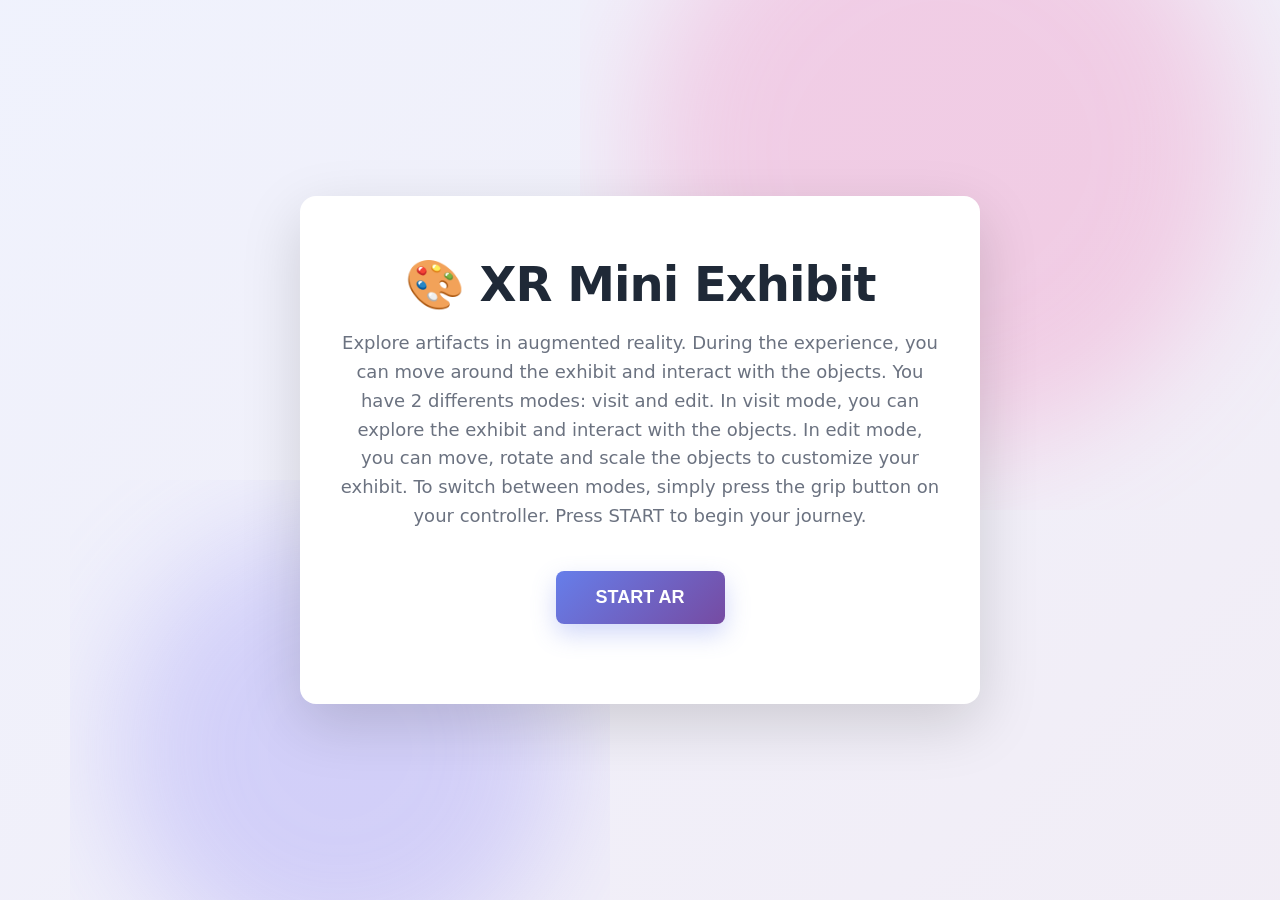
==== index.html @ d4cc305b "info bubble, info about art" ====
<!doctype html>
<html lang="uk">
  <head>
    <meta charset="utf-8" />
    <meta
      name="viewport"
      content="width=device-width, initial-scale=1, user-scalable=no"
    />
    <title>AR Mini Exhibit (A-Frame)</title>

    <link rel="stylesheet" href="./css/common.css" />

    <!-- A-Frame -->
    <script src="https://aframe.io/releases/1.5.0/aframe.min.js"></script>

    <!-- Our components -->
    <script src="./js/aframe-components/hit-test.js"></script>
    <script src="./js/aframe-components/controller-ui.js"></script>
    <script src="./js/aframe-components/app.js" defer></script>
  </head>

  <body>
    <div
      id="arOverlay"
    >
      <!-- <div
        id="debugPanel"
        style="
          position: absolute;
          top: 10px;
          left: 10px;
          z-index: 1001;
          display: none;
          max-width: 90vw;
          max-height: 40vh;
          overflow-y: auto;
          padding: 10px;
          background: rgba(0, 0, 0, 0.85);
          color: #0f0;
          font-family: monospace;
          font-size: 12px;
          border-radius: 8px;
          pointer-events: none;
          line-height: 1.4;
        "
      >
        <div id="debugLog"></div>
      </div> -->

    <div id="startScreen">
      <div id="startCard">
        <h1>🎨 XR Mini Exhibit</h1>
        <p>
          Explore artifacts in augmented reality. During the experience, you can move around the exhibit and interact with the objects. You have 2 differents modes: visit and edit. In visit mode, you can explore the exhibit and interact with the objects. In edit mode, you can move, rotate and scale the objects to customize your exhibit. To switch between modes, simply press the grip button on your controller. Press START to begin your journey.
          
        </p>
        <button id="startBtn">START AR</button>
        <div id="startError" class="hidden"></div>
      </div>
    </div>

    <a-scene
      vr-mode-ui="enabled: false"
      renderer="colorManagement: true; alpha: true; antialias: true"
      webxr="requiredFeatures: hit-test, local-floor; optionalFeatures: anchors, dom-overlay; overlayElement: #arOverlay"
      ar-hit-test="maxPlaces: 4"
    >
  
      <a-assets>
        <a-asset-item
          id="modelExhibit"
          src="./media/gltf/sculpture/imposter.glb"
        ></a-asset-item>
        <a-asset-item
          id="artStatue"
          src="./media/gltf/sculpture/art_statue.glb"
        ></a-asset-item>
        <a-asset-item
          id="chickenLessons"
          src="./media/gltf/sculpture/chicken_lessons.glb"
        ></a-asset-item>
        <a-asset-item
          id="imposter"
          src="./media/gltf/sculpture/imposter.glb"
        ></a-asset-item>
        <a-asset-item
          id="table"
          src="./media/gltf/elements/Table.glb"
        ></a-asset-item>
           <a-asset-item
          id="plant"
          src="./media/gltf/sculpture/plant.glb"
        ></a-asset-item>
            <a-asset-item
          id="lava-three"
          src="./media/gltf/sculpture/lava-three.glb"
        ></a-asset-item>
        <a-asset-item
          id="modelReticle"
          src="./media/gltf/reticle/reticle.gltf"
        ></a-asset-item>
      </a-assets>

      <a-entity camera position="0 1.6 0"></a-entity>

      <a-entity
        id="reticle"
        visible="false"
        gltf-model="#modelReticle"
        ar-reticle
      ></a-entity>

      <a-entity id="exhibitRoot" visible="false"></a-entity>
      
      <!-- Right controller -->
      <a-entity
        id="rightHand"
        oculus-touch-controls="hand: right"
        laser-controls="hand: right"
        raycaster="objects: .ui-btn, .clickable"
        cursor="rayOrigin: entity; fuse: false"
        controller-ui
      ></a-entity>

      <!-- Left controller -->
      <a-entity
        id="leftHand"
        oculus-touch-controls="hand: left"
        laser-controls="hand: left"
        raycaster="objects: .ui-btn, .clickable"
        cursor="rayOrigin: entity; fuse: false"
        controller-ui
      ></a-entity>
      
    </a-scene>
  </body>
</html>
---- css/common.css ----
html,
body {
  margin: 0;
  padding: 0;
  height: 100%;
  width: 100%;
  overflow: hidden;
  font-family:
    system-ui,
    -apple-system,
    Segoe UI,
    Roboto,
    Arial,
    sans-serif;
}

canvas {
  position: absolute;
  z-index: 0;
  width: 100%;
  height: 100%;
  left: 0;
  top: 0;
  right: 0;
  bottom: 0;
  margin: 0;
  touch-action: none;
}

.hidden {
  display: none !important;
}

#startScreen {
  position: fixed;
  top: 0;
  left: 0;
  width: 100%;
  height: 100%;
  z-index: 15000;
  pointer-events: auto;
  background: white;
  display: flex;
  align-items: center;
  justify-content: center;
  overflow: hidden;
}

#startScreen::before {
  content: "";
  position: absolute;
  inset: 0;
  z-index: -1;
  background: linear-gradient(135deg, #667eea 0%, #764ba2 100%);
  opacity: 0.1;
}

#startScreen::after {
  content: "";
  position: absolute;
  inset: 0;
  z-index: -2;
  background: url('data:image/svg+xml,<svg viewBox="0 0 1200 600" xmlns="http://www.w3.org/2000/svg"><defs><filter id="blur"><feGaussianBlur in="SourceGraphic" stdDeviation="40" /></filter></defs><circle cx="800" cy="100" r="200" fill="%23ff80b5" opacity="0.3" filter="url(%23blur)" /><circle cx="400" cy="500" r="150" fill="%239089fc" opacity="0.3" filter="url(%23blur)" /></svg>');
  background-position: center;
  background-size: cover;
}

#startCard {
  position: relative;
  z-index: 1;
  max-width: 600px;
  width: 90%;
  background: white;
  border-radius: 16px;
  padding: 60px 40px;
  box-shadow: 0 20px 60px rgba(0, 0, 0, 0.15);
  text-align: center;
}

#startCard h1 {
  font-size: 48px;
  font-weight: 700;
  color: #1f2937;
  margin: 0 0 16px 0;
  letter-spacing: -0.02em;
}

#startCard p {
  font-size: 18px;
  color: #6b7280;
  margin: 0 0 40px 0;
  line-height: 1.6;
}

#startBtn {
  background: linear-gradient(135deg, #667eea 0%, #764ba2 100%);
  color: white;
  border: none;
  padding: 16px 40px;
  font-size: 18px;
  font-weight: 600;
  border-radius: 8px;
  cursor: pointer;
  transition: all 0.3s ease;
  box-shadow: 0 10px 25px rgba(102, 126, 234, 0.3);
  margin-bottom: 20px;
}

#startBtn:hover {
  transform: translateY(-2px);
  box-shadow: 0 15px 35px rgba(102, 126, 234, 0.4);
}

#startBtn:active {
  transform: translateY(0);
}

#startBtn:disabled {
  opacity: 0.7;
  cursor: not-allowed;
}

#startError {
  margin-top: 20px;
  padding: 12px 16px;
  background: #fee;
  color: #c33;
  border-radius: 6px;
  font-size: 14px;
  display: none;
  border-left: 4px solid #c33;
}

#startError:not(.hidden) {
  display: block;
}

#startError.hidden {
  display: none !important;
}

#arOverlay {
  position: fixed;
  top: 0;
  left: 0;
  width: 100%;
  height: 100%;
  z-index: 10000;
}
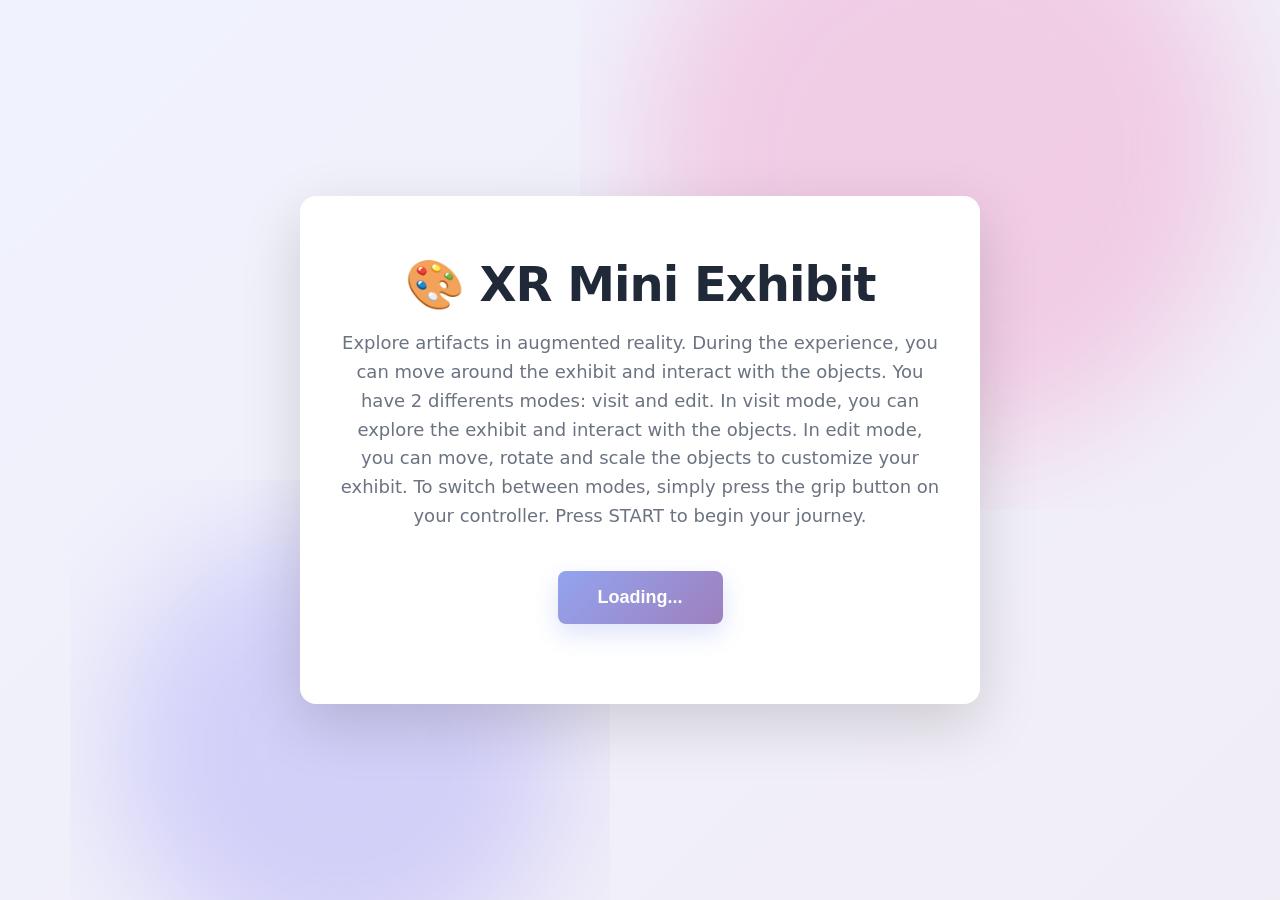
==== commit d3b46f76: "Add support for vertical object placement and ambient + interaction sounds" ====
--- a/index.html
+++ b/index.html
@@ -59,11 +59,15 @@
       </div>
     </div>
 
+    <!-- Audio elements must be outside a-scene so the browser controls them directly -->
+    <audio id="ambientSound" src="./media/audio/lofi-bg.wav" preload="auto" loop style="display:none"></audio>
+    <audio id="infoSound" src="./media/audio/blip-sound.wav" preload="auto" style="display:none"></audio>
+
     <a-scene
       vr-mode-ui="enabled: false"
       renderer="colorManagement: true; alpha: true; antialias: true"
       webxr="requiredFeatures: hit-test, local-floor; optionalFeatures: anchors, dom-overlay; overlayElement: #arOverlay"
-      ar-hit-test="maxPlaces: 4"
+      ar-hit-test
     >
   
       <a-assets>
@@ -72,8 +76,20 @@
           src="./media/gltf/sculpture/imposter.glb"
         ></a-asset-item>
         <a-asset-item
-          id="artStatue"
-          src="./media/gltf/sculpture/art_statue.glb"
+          id="monaLisa"
+          src="./media/gltf/painting/mona-lisa.glb"
+        ></a-asset-item>
+        <a-asset-item
+          id="cowPainting"
+          src="./media/gltf/painting/cow.glb"
+        ></a-asset-item>
+              <a-asset-item
+          id="ImpressionistPainting1"
+          src="./media/gltf/painting/impressionisme_table1.glb"
+        ></a-asset-item>
+            <a-asset-item
+          id="ImpressionistPainting2"
+          src="./media/gltf/painting/impressionisme_table2.glb"
         ></a-asset-item>
         <a-asset-item
           id="chickenLessons"
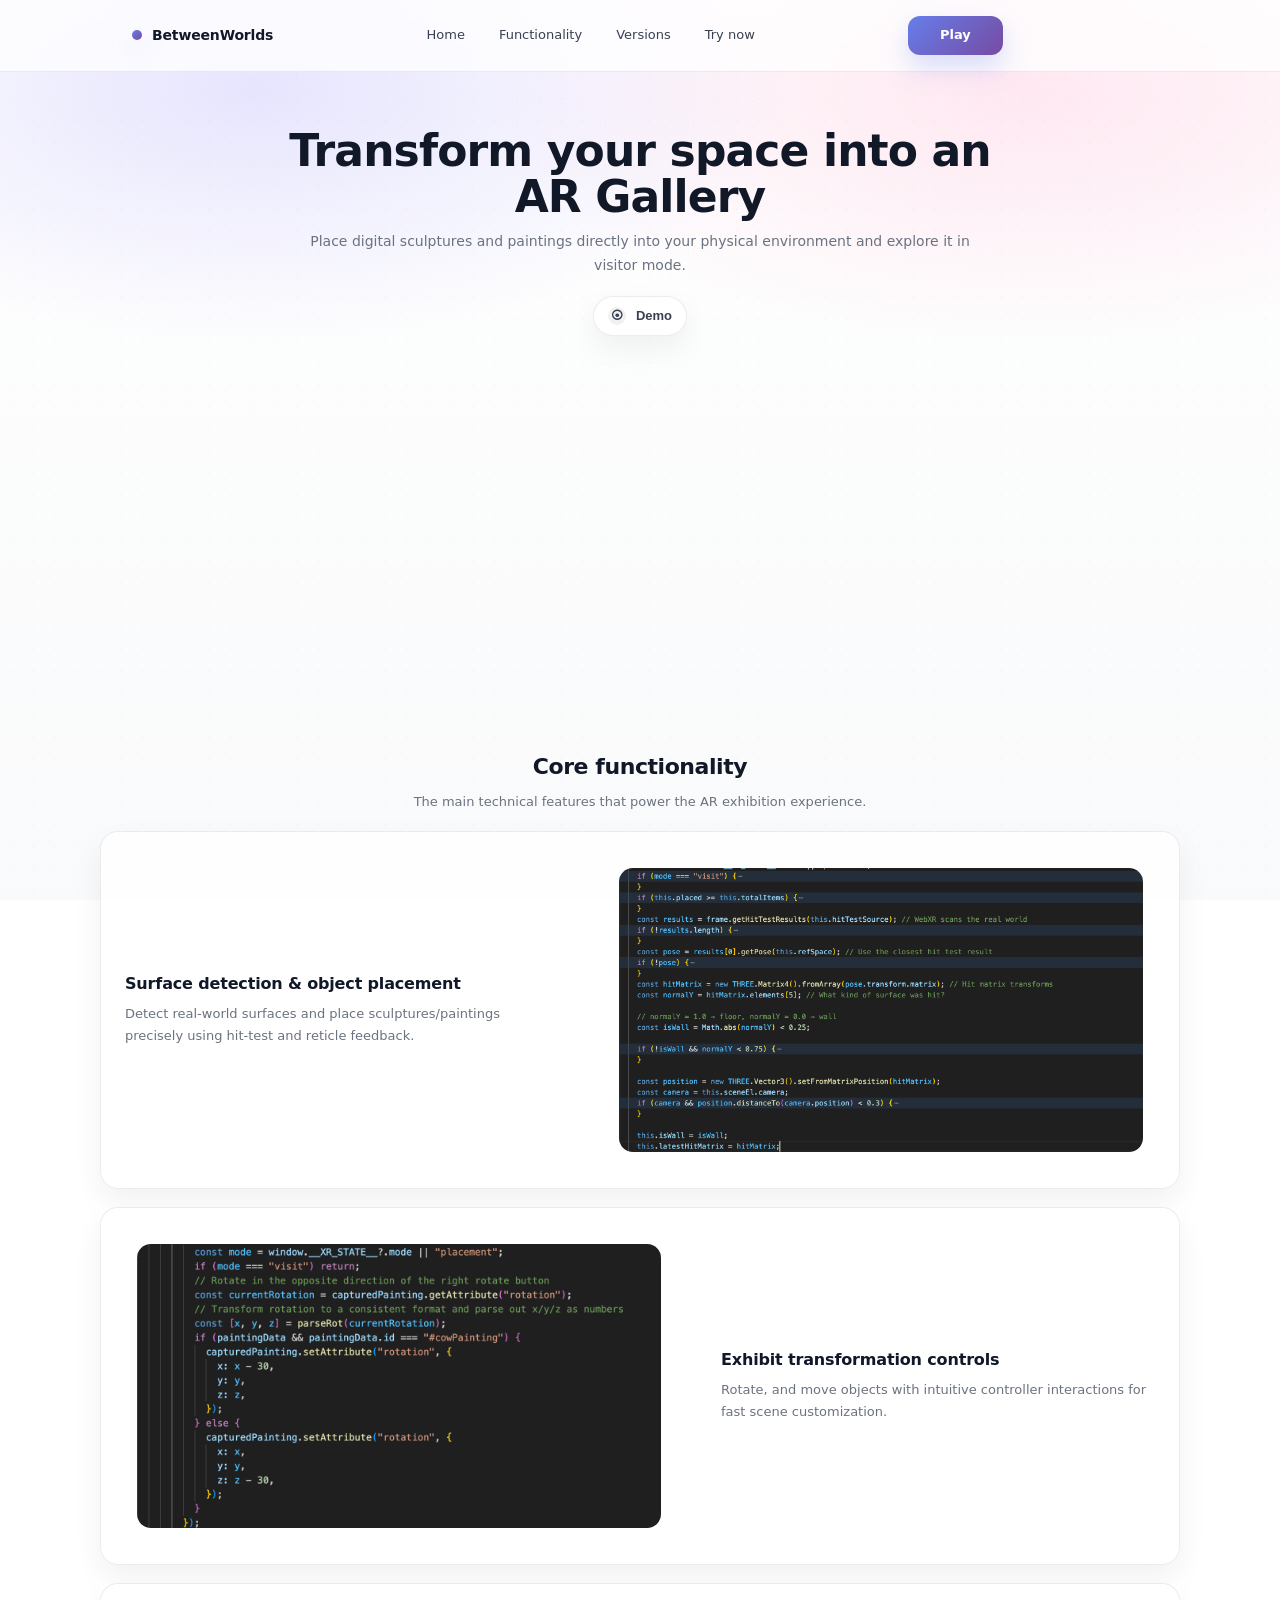
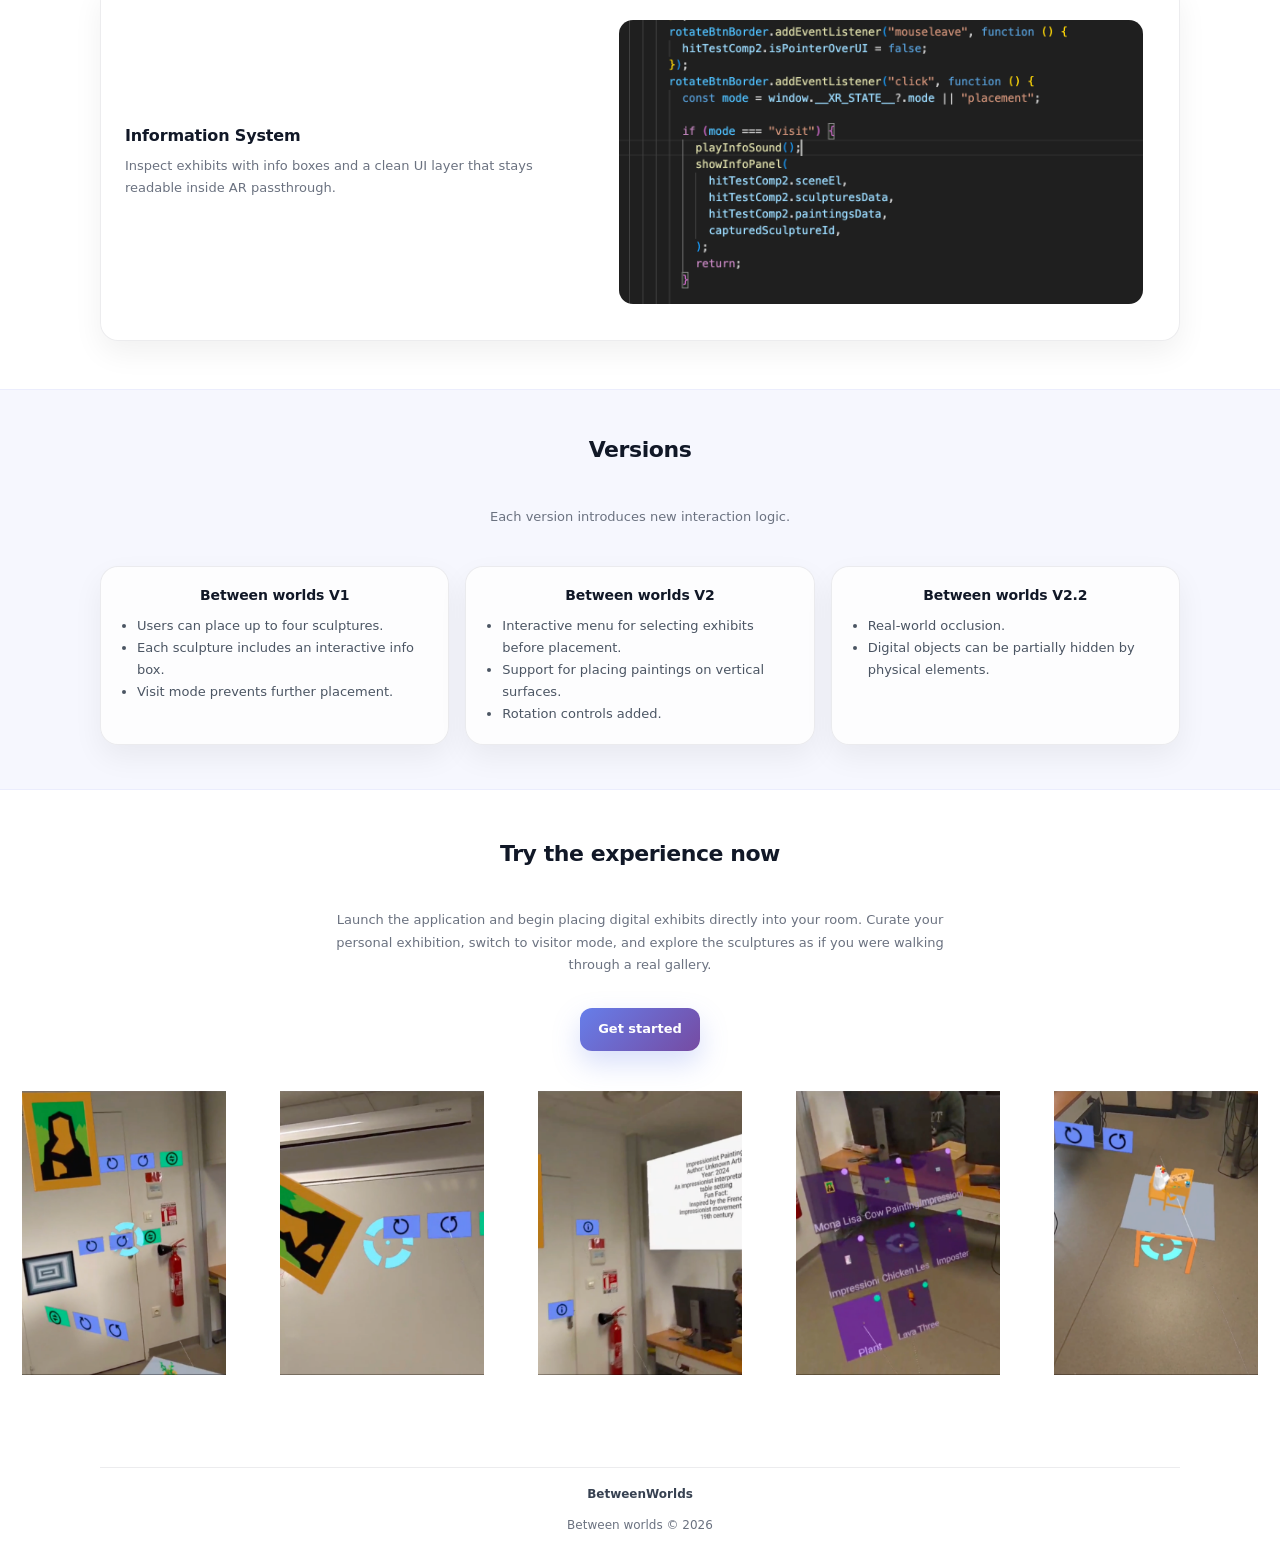
==== commit af66a23b: "Presentation landing" ====
--- a/index.html
+++ b/index.html
@@ -1,153 +1,271 @@
+<!-- index.html -->
 <!doctype html>
-<html lang="uk">
+<html lang="en">
   <head>
-    <meta charset="utf-8" />
-    <meta
-      name="viewport"
-      content="width=device-width, initial-scale=1, user-scalable=no"
-    />
-    <title>AR Mini Exhibit (A-Frame)</title>
-
-    <link rel="stylesheet" href="./css/common.css" />
-
-    <!-- A-Frame -->
-    <script src="https://aframe.io/releases/1.5.0/aframe.min.js"></script>
-
-    <!-- Our components -->
-    <script src="./js/aframe-components/hit-test.js"></script>
-    <script src="./js/aframe-components/controller-ui.js"></script>
-    <script src="./js/aframe-components/app.js" defer></script>
+    <meta charset="UTF-8" />
+    <meta name="viewport" content="width=device-width, initial-scale=1.0" />
+    <title>BetweenWorlds — AR Gallery</title>
+    <link rel="stylesheet" href="css/styles.css" />
   </head>
 
   <body>
-    <div
-      id="arOverlay"
-    >
-      <!-- <div
-        id="debugPanel"
-        style="
-          position: absolute;
-          top: 10px;
-          left: 10px;
-          z-index: 1001;
-          display: none;
-          max-width: 90vw;
-          max-height: 40vh;
-          overflow-y: auto;
-          padding: 10px;
-          background: rgba(0, 0, 0, 0.85);
-          color: #0f0;
-          font-family: monospace;
-          font-size: 12px;
-          border-radius: 8px;
-          pointer-events: none;
-          line-height: 1.4;
-        "
-      >
-        <div id="debugLog"></div>
-      </div> -->
-
-    <div id="startScreen">
-      <div id="startCard">
-        <h1>🎨 XR Mini Exhibit</h1>
-        <p>
-          Explore artifacts in augmented reality. During the experience, you can move around the exhibit and interact with the objects. You have 2 differents modes: visit and edit. In visit mode, you can explore the exhibit and interact with the objects. In edit mode, you can move, rotate and scale the objects to customize your exhibit. To switch between modes, simply press the grip button on your controller. Press START to begin your journey.
-          
-        </p>
-        <button id="startBtn">START AR</button>
-        <div id="startError" class="hidden"></div>
-      </div>
+    <div class="page">
+      <header class="header">
+        <div class="container header__inner">
+          <a class="brand" href="#">
+            <span class="brand__dot"></span>
+            <span class="brand__text">BetweenWorlds</span>
+          </a>
+
+          <nav class="nav">
+            <a class="nav__link" href="#home">Home</a>
+            <a class="nav__link" href="#functionality">Functionality</a>
+            <a class="nav__link" href="#versions">Versions</a>
+            <a class="nav__link" href="#try">Try now</a>
+          </nav>
+
+          <a class="btn btn--small" href="#try">Play</a>
+
+          <a href="./index-game.html"
+            ><button
+              class="nav__burger"
+              aria-label="Open menu"
+              aria-expanded="false"
+            ></button
+          ></a>
+        </div>
+      </header>
+
+      <main>
+        <!-- Hero -->
+        <section id="home" class="hero">
+          <div class="container hero__inner">
+            <h1>Transform your space into an AR Gallery</h1>
+            <p class="hero__lead">
+              Place digital sculptures and paintings directly into your physical
+              environment and explore it in visitor mode.
+            </p>
+
+            <div class="hero__actions">
+              <a href="./index-game.html">
+                <button class="pill" type="button">
+                  <span class="pill__icon" aria-hidden="true">⦿</span>
+                  Demo
+                </button>
+              </a>
+            </div>
+
+            <iframe
+              width="560"
+              height="315"
+              src="https://www.youtube.com/embed/OUCICOAnEuU?si=o_Uk2oyrCiN8PWRt"
+              title="YouTube video player"
+              frameborder="0"
+              allow="
+                accelerometer;
+                autoplay;
+                clipboard-write;
+                encrypted-media;
+                gyroscope;
+                picture-in-picture;
+                web-share;
+              "
+              referrerpolicy="strict-origin-when-cross-origin"
+              allowfullscreen
+            ></iframe>
+          </div>
+        </section>
+
+        <!-- Core functionality -->
+        <section id="functionality" class="section">
+          <div class="container">
+            <div class="section__head">
+              <h2>Core functionality</h2>
+              <p class="muted">
+                The main technical features that power the AR exhibition
+                experience.
+              </p>
+            </div>
+
+            <div class="features">
+              <!-- Row 1 -->
+              <article class="feature feature--row">
+                <div class="feature__text">
+                  <h3>Surface detection &amp; object placement</h3>
+                  <p class="muted">
+                    Detect real-world surfaces and place sculptures/paintings
+                    precisely using hit-test and reticle feedback.
+                  </p>
+                </div>
+                <div class="feature__media">
+                  <img
+                    src="./media/images/placement-code.png"
+                    alt="AR placement"
+                    class="feature__media"
+                  />
+                </div>
+              </article>
+
+              <!-- Row 2 (reversed) -->
+              <article class="feature feature--row feature--reverse">
+                <div class="feature__media">
+                  <img
+                    src="./media/images/rotation-code.png"
+                    alt="AR control"
+                    class="feature__media"
+                  />
+                </div>
+                <div class="feature__text">
+                  <h3>Exhibit transformation controls</h3>
+                  <p class="muted">
+                    Rotate, and move objects with intuitive controller
+                    interactions for fast scene customization.
+                  </p>
+                </div>
+              </article>
+
+              <!-- <article class="feature feature--row">
+                <div class="feature__text">
+                  <h3>Selection Menu</h3>
+                  <p class="muted">
+                    Open a selection menu to choose which exhibit to
+                    place. 
+                  </p>
+                </div>
+                <div class="feature__media">
+                  <img
+                    src="./media/images/menu.png"
+                    alt="AR menu"
+                    class="feature__media"
+                  />
+                </div>
+              </article> -->
+
+              <article class="feature feature--row">
+                <div class="feature__text">
+                  <h3>Information System</h3>
+                  <p class="muted">
+                    Inspect exhibits with info boxes and a clean UI layer that
+                    stays readable inside AR passthrough.
+                  </p>
+                </div>
+                <div class="feature__media">
+                  <img
+                    src="./media/images/info-code.png"
+                    alt="AR info system"
+                    class="feature__media"
+                  />
+                </div>
+              </article>
+            </div>
+          </div>
+        </section>
+
+        <!-- Versions -->
+        <section id="versions" class="section section--soft">
+          <div class="container">
+            <div class="section__head section__head--center">
+              <h2>Versions</h2>
+              <p class="muted">
+                Each version introduces new interaction logic.
+              </p>
+            </div>
+
+            <div class="versions">
+              <article class="versions__card">
+                <h4>Between worlds V1</h4>
+                <ul>
+                  <li>Users can place up to four sculptures.</li>
+                  <li>Each sculpture includes an interactive info box.</li>
+                  <li>Visit mode prevents further placement.</li>
+                </ul>
+              </article>
+
+              <article class="versions__card">
+                <h4>Between worlds V2</h4>
+                <ul>
+                  <li>
+                    Interactive menu for selecting exhibits before placement.
+                  </li>
+                  <li>Support for placing paintings on vertical surfaces.</li>
+                  <li>Rotation controls added.</li>
+                </ul>
+              </article>
+
+              <article class="versions__card">
+                <h4>Between worlds V2.2</h4>
+                <ul>
+                  <li>Real-world occlusion.</li>
+                  <li>
+                    Digital objects can be partially hidden by physical
+                    elements.
+                  </li>
+                </ul>
+              </article>
+            </div>
+          </div>
+        </section>
+
+        <!-- Try -->
+        <section id="try" class="section">
+          <div class="container try">
+            <div class="section__head section__head--center">
+              <h2>Try the experience now</h2>
+              <p class="muted">
+                Launch the application and begin placing digital exhibits
+                directly into your room. Curate your personal exhibition, switch
+                to visitor mode, and explore the sculptures as if you were
+                walking through a real gallery.
+              </p>
+              <a class="btn" href="./index-game.html">Get started</a>
+            </div>
+            <div class="try__gallery">
+              <img
+                src="./media/images/product.png"
+                alt="Try the experience"
+                class="feature__media img"
+              />
+              <img
+                src="./media/images/control.png"
+                alt="Control the exhibits"
+                class="feature__media img"
+              />
+              <img
+                src="./media/images/info.png"
+                alt="View exhibit information"
+                class="feature__media img"
+              />
+              <img
+                src="./media/images/menu.png"
+                alt="Navigate the interface"
+                class="feature__media img"
+              />
+              <img
+                src="./media/images/placement.png"
+                alt="Place exhibits in your environment"
+                class="feature__media img"
+              />
+            </div>
+          </div>
+        </section>
+      </main>
+
+      <footer class="footer">
+        <div class="container footer__inner">
+          <div class="footer__brand">BetweenWorlds</div>
+          <div class="footer__copy">Between worlds © 2026</div>
+        </div>
+      </footer>
     </div>
 
-    <!-- Audio elements must be outside a-scene so the browser controls them directly -->
-    <audio id="ambientSound" src="./media/audio/lofi-bg.wav" preload="auto" loop style="display:none"></audio>
-    <audio id="infoSound" src="./media/audio/blip-sound.wav" preload="auto" style="display:none"></audio>
-
-    <a-scene
-      vr-mode-ui="enabled: false"
-      renderer="colorManagement: true; alpha: true; antialias: true"
-      webxr="requiredFeatures: hit-test, local-floor; optionalFeatures: anchors, dom-overlay; overlayElement: #arOverlay"
-      ar-hit-test
-    >
-  
-      <a-assets>
-        <a-asset-item
-          id="modelExhibit"
-          src="./media/gltf/sculpture/imposter.glb"
-        ></a-asset-item>
-        <a-asset-item
-          id="monaLisa"
-          src="./media/gltf/painting/mona-lisa.glb"
-        ></a-asset-item>
-        <a-asset-item
-          id="cowPainting"
-          src="./media/gltf/painting/cow.glb"
-        ></a-asset-item>
-              <a-asset-item
-          id="ImpressionistPainting1"
-          src="./media/gltf/painting/impressionisme_table1.glb"
-        ></a-asset-item>
-            <a-asset-item
-          id="ImpressionistPainting2"
-          src="./media/gltf/painting/impressionisme_table2.glb"
-        ></a-asset-item>
-        <a-asset-item
-          id="chickenLessons"
-          src="./media/gltf/sculpture/chicken_lessons.glb"
-        ></a-asset-item>
-        <a-asset-item
-          id="imposter"
-          src="./media/gltf/sculpture/imposter.glb"
-        ></a-asset-item>
-        <a-asset-item
-          id="table"
-          src="./media/gltf/elements/Table.glb"
-        ></a-asset-item>
-           <a-asset-item
-          id="plant"
-          src="./media/gltf/sculpture/plant.glb"
-        ></a-asset-item>
-            <a-asset-item
-          id="lava-three"
-          src="./media/gltf/sculpture/lava-three.glb"
-        ></a-asset-item>
-        <a-asset-item
-          id="modelReticle"
-          src="./media/gltf/reticle/reticle.gltf"
-        ></a-asset-item>
-      </a-assets>
-
-      <a-entity camera position="0 1.6 0"></a-entity>
-
-      <a-entity
-        id="reticle"
-        visible="false"
-        gltf-model="#modelReticle"
-        ar-reticle
-      ></a-entity>
-
-      <a-entity id="exhibitRoot" visible="false"></a-entity>
-      
-      <!-- Right controller -->
-      <a-entity
-        id="rightHand"
-        oculus-touch-controls="hand: right"
-        laser-controls="hand: right"
-        raycaster="objects: .ui-btn, .clickable"
-        cursor="rayOrigin: entity; fuse: false"
-        controller-ui
-      ></a-entity>
-
-      <!-- Left controller -->
-      <a-entity
-        id="leftHand"
-        oculus-touch-controls="hand: left"
-        laser-controls="hand: left"
-        raycaster="objects: .ui-btn, .clickable"
-        cursor="rayOrigin: entity; fuse: false"
-        controller-ui
-      ></a-entity>
-      
-    </a-scene>
+    <script>
+      // Small mobile nav toggle (no frameworks)
+      const burger = document.querySelector(".nav__burger");
+      const nav = document.querySelector(".nav");
+      burger.addEventListener("click", () => {
+        const open = nav.classList.toggle("nav--open");
+        burger.setAttribute("aria-expanded", open ? "true" : "false");
+      });
+    </script>
   </body>
 </html>
--- a/css/styles.css
+++ b/css/styles.css
@@ -0,0 +1,500 @@
+/* styles.css */
+:root {
+  --bg: #ffffff;
+  --text: #111827;
+  --muted: #6b7280;
+  --card: rgba(255, 255, 255, 0.9);
+  --border: rgba(17, 24, 39, 0.08);
+  --shadow: 0 1.25rem 3.75rem rgba(0, 0, 0, 0.08);
+  --shadow-soft: 0 0.75rem 1.875rem rgba(0, 0, 0, 0.06);
+  --radius: 1.125rem;
+  --radius-sm: 0.75rem;
+  --grad: linear-gradient(135deg, #667eea 0%, #764ba2 100%);
+}
+
+* {
+  box-sizing: border-box;
+}
+
+html,
+body {
+  height: 100%;
+}
+
+body {
+  margin: 0;
+  color: var(--text);
+  background: var(--bg);
+  font-family:
+    system-ui,
+    -apple-system,
+    Segoe UI,
+    Roboto,
+    Arial,
+    sans-serif;
+  line-height: 1.45;
+}
+
+a {
+  color: inherit;
+  text-decoration: none;
+}
+
+.container {
+  display: flex;
+  flex-direction: column;
+  align-items: center;
+  width: min(67.5rem, calc(100% - 3rem));
+  margin: 0 auto;
+}
+.container.try {
+  display: flex;
+  flex-direction: column;
+  width: 100%;
+  margin: 0 auto;
+}
+
+/* Background (soft gradient like your screenshot) */
+.page {
+  min-height: 100%;
+  position: relative;
+  overflow: visible;
+}
+
+.page::before {
+  content: "";
+  position: fixed;
+  inset: 0;
+  background:
+    radial-gradient(
+      56.25rem 26.25rem at 20% 10%,
+      rgba(144, 137, 252, 0.22),
+      transparent 60%
+    ),
+    radial-gradient(
+      56.25rem 26.25rem at 80% 10%,
+      rgba(255, 128, 181, 0.18),
+      transparent 60%
+    ),
+    linear-gradient(180deg, rgba(255, 255, 255, 1), rgba(249, 250, 251, 1));
+  z-index: -2;
+}
+
+.page::after {
+  content: "";
+  position: fixed;
+  inset: 0;
+  background-image: radial-gradient(
+    rgba(17, 24, 39, 0.04) 0.0625rem,
+    transparent 0.0625rem
+  );
+  background-size: 1.375rem 1.375rem;
+  z-index: -1;
+  opacity: 0.35;
+}
+
+/* Header */
+.header {
+  position: sticky;
+  top: 0;
+  z-index: 999;
+  backdrop-filter: blur(0.625rem);
+  background: rgba(255, 255, 255, 0.75);
+  border-bottom: 0.0625rem solid var(--border);
+}
+
+.header__inner {
+  display: flex;
+  flex-direction: row;
+
+  align-items: center;
+  justify-content: space-between;
+  gap: 1.125rem;
+  padding: 1rem 2rem;
+}
+
+.brand {
+  display: inline-flex;
+  align-items: center;
+  gap: 0.625rem;
+  font-weight: 700;
+  letter-spacing: -0.01em;
+}
+
+.brand__dot {
+  width: 0.625rem;
+  height: 0.625rem;
+  border-radius: 62.4375rem;
+  background: var(--grad);
+  display: inline-block;
+  box-shadow: 0 0.625rem 1.5625rem rgba(102, 126, 234, 0.25);
+}
+
+.brand__text {
+  font-size: 0.875rem;
+}
+
+.nav {
+  display: flex;
+  gap: 1.125rem;
+  align-items: center;
+  color: #374151;
+  font-weight: 500;
+  font-size: 0.8125rem;
+}
+
+.nav__link {
+  padding: 0.5rem 0.5rem;
+  border-radius: 0.625rem;
+}
+
+.nav__link:hover {
+  background: rgba(17, 24, 39, 0.05);
+}
+
+.nav__burger {
+  display: none;
+  border: 0.0625rem solid var(--border);
+  background: rgba(255, 255, 255, 0.7);
+  padding: 0.625rem 0.625rem;
+  border-radius: 0.75rem;
+  cursor: pointer;
+}
+
+.nav__burger span {
+  display: block;
+  width: 1.125rem;
+  height: 0.125rem;
+  background: #374151;
+  margin: 0.1875rem 0;
+  border-radius: 0.125rem;
+}
+
+/* Buttons */
+.btn {
+  display: inline-flex;
+  align-items: center;
+  justify-content: center;
+  padding: 0.75rem 1.125rem;
+  border-radius: 0.75rem;
+  border: 0;
+  background: var(--grad);
+  color: white;
+  font-weight: 700;
+  font-size: 0.8125rem;
+  box-shadow: 0 0.75rem 1.75rem rgba(102, 126, 234, 0.26);
+  transition:
+    transform 0.2s ease,
+    box-shadow 0.2s ease,
+    opacity 0.2s ease;
+}
+
+.btn:hover {
+  transform: translateY(-0.0625rem);
+  box-shadow: 0 1rem 2.125rem rgba(102, 126, 234, 0.32);
+}
+
+.btn:active {
+  transform: translateY(0);
+}
+
+.btn--small {
+  padding: 0.625rem 2rem;
+  border-radius: 0.75rem;
+}
+
+/* Hero */
+.hero {
+  padding: 3.5rem 0 2.125rem;
+}
+
+.hero__inner {
+  text-align: center;
+}
+
+.hero h1 {
+  margin: 0 auto 0.625rem;
+  max-width: 47.5rem;
+  font-size: clamp(1.75rem, 4.2vw, 2.75rem);
+  letter-spacing: -0.02em;
+  line-height: 1.05;
+}
+
+.hero__lead {
+  margin: 0 auto 1.125rem;
+  max-width: 42.5rem;
+  color: var(--muted);
+  font-size: 0.875rem;
+  line-height: 1.7;
+}
+
+.hero__actions {
+  display: flex;
+  justify-content: center;
+  margin-bottom: 1.125rem;
+}
+
+.pill {
+  display: inline-flex;
+  align-items: center;
+  gap: 0.625rem;
+  padding: 0.625rem 0.875rem;
+  border-radius: 62.4375rem;
+  border: 0.0625rem solid var(--border);
+  background: rgba(255, 255, 255, 0.8);
+  color: #374151;
+  cursor: pointer;
+  font-weight: 600;
+  font-size: 0.8125rem;
+  box-shadow: var(--shadow-soft);
+}
+
+.pill__icon {
+  width: 1.125rem;
+  height: 1.125rem;
+  border-radius: 62.4375rem;
+  display: inline-flex;
+  align-items: center;
+  justify-content: center;
+  background: rgba(17, 24, 39, 0.06);
+  font-size: 0.75rem;
+}
+
+/* Mock placeholder blocks */
+.mock {
+  margin: 1rem auto 0;
+  width: min(51.25rem, 100%);
+  height: 17.5rem;
+  border-radius: var(--radius);
+  background: rgba(17, 24, 39, 0.04);
+  border: 0.0625rem solid rgba(17, 24, 39, 0.06);
+  display: grid;
+  place-items: center;
+}
+
+.mock--small {
+  height: 16.25rem;
+  width: min(47.5rem, 100%);
+}
+
+.mock__icon {
+  color: rgba(17, 24, 39, 0.35);
+}
+
+/* Sections */
+.section {
+  text-align: center;
+  padding: 3rem 0;
+}
+
+.section--soft {
+  padding: 2.75rem 0;
+  background: rgba(102, 126, 234, 0.06);
+  border-top: 0.0625rem solid rgba(102, 126, 234, 0.08);
+  border-bottom: 0.0625rem solid rgba(102, 126, 234, 0.08);
+}
+
+.section__head {
+  margin-bottom: 1.125rem;
+}
+
+.section__head--center {
+  display: flex;
+  gap: 2rem;
+  flex-direction: column;
+  width: 50%;
+  align-items: center;
+  justify-content: center;
+  text-align: center;
+  margin-bottom: 1.375rem;
+}
+
+.section h2 {
+  margin: 0 0 0.5rem;
+  font-size: 1.375rem;
+  letter-spacing: -0.02em;
+}
+
+.muted {
+  margin: 0;
+  color: var(--muted);
+  font-size: 0.8125rem;
+  line-height: 1.7;
+}
+
+.features {
+  display: grid;
+  gap: 1.125rem;
+}
+
+.feature {
+  background: rgba(255, 255, 255, 0.72);
+  border: 0.0625rem solid var(--border);
+  border-radius: var(--radius);
+  box-shadow: var(--shadow-soft);
+  overflow: hidden;
+}
+
+.feature--row {
+  display: grid;
+  grid-template-columns: repeat(2, 1fr);
+  align-items: stretch;
+  max-width: 80rem;
+  width: 100%;
+}
+
+.feature--reverse {
+  grid-template-columns: repeat(2, 1fr);
+}
+
+.feature__text {
+  padding: 1.5rem;
+  display: flex;
+  flex-direction: column;
+  justify-content: center;
+  gap: 0.5rem;
+  width: 100%;
+  text-align: left;
+}
+
+.feature__text h3 {
+  margin: 0;
+  font-size: 1rem;
+  letter-spacing: -0.01em;
+}
+.feature__media {
+  padding: 1.125rem;
+  display: grid;
+  place-items: center;
+  width: 100%;
+}
+
+.feature__media img {
+  padding: 1.125rem;
+  display: grid;
+  place-items: center;
+  width: 35rem;
+  height: 20rem;
+  object-fit: cover;
+  border-radius: 2rem;
+}
+.try__gallery {
+  display: flex;
+  gap: 1.125rem;
+  width: fit-content;
+  height: 20rem;
+}
+.try__gallery img {
+  width: 15rem;
+  height: 20rem;
+  object-fit: cover;
+}
+
+/* Versions cards */
+.versions {
+  display: grid;
+  grid-template-columns: repeat(3, 1fr);
+  gap: 1rem;
+  margin-top: 1rem;
+}
+
+.versions__card {
+  background: rgba(255, 255, 255, 0.8);
+  border: 0.0625rem solid var(--border);
+  border-radius: var(--radius);
+  box-shadow: var(--shadow-soft);
+  padding: 1.125rem;
+}
+
+.versions__card h4 {
+  margin: 0 0 0.625rem;
+  font-size: 0.875rem;
+  letter-spacing: -0.01em;
+}
+
+.versions__card ul {
+  margin: 0;
+  padding-left: 1.125rem;
+  color: #4b5563;
+  font-size: 0.8125rem;
+  line-height: 1.7;
+}
+
+/* Footer */
+.footer {
+  padding: 1.625rem 0 2.125rem;
+}
+
+.footer__inner {
+  display: flex;
+  gap: 0.875rem;
+  justify-content: space-between;
+  align-items: center;
+  border-top: 0.0625rem solid var(--border);
+  padding-top: 1.125rem;
+  color: #6b7280;
+  font-size: 0.75rem;
+}
+
+.footer__brand {
+  font-weight: 700;
+  color: #374151;
+}
+
+.footer__links {
+  display: flex;
+  gap: 0.875rem;
+}
+
+.footer__links a:hover {
+  color: #374151;
+}
+
+/* Responsive */
+@media (max-width: 53.75rem) {
+  .feature--row,
+  .feature--reverse {
+    grid-template-columns: 1fr;
+  }
+
+  .versions {
+    grid-template-columns: 1fr;
+  }
+
+  .nav {
+    display: none;
+  }
+
+  .nav__burger {
+    display: inline-block;
+  }
+
+  .nav.nav--open {
+    display: flex;
+    position: absolute;
+    top: 4rem;
+    left: 50%;
+    transform: translateX(-50%);
+    width: min(32.5rem, calc(100% - 1.5rem));
+    flex-direction: column;
+    gap: 0.375rem;
+    background: rgba(255, 255, 255, 0.92);
+    border: 0.0625rem solid var(--border);
+    border-radius: 1rem;
+    padding: 0.625rem;
+    box-shadow: var(--shadow);
+  }
+
+  .nav.nav--open .nav__link {
+    padding: 0.625rem 0.75rem;
+  }
+
+  .footer__inner {
+    flex-direction: column;
+    align-items: flex-start;
+  }
+}
+li {
+  width: fit-content;
+  text-align: left;
+}
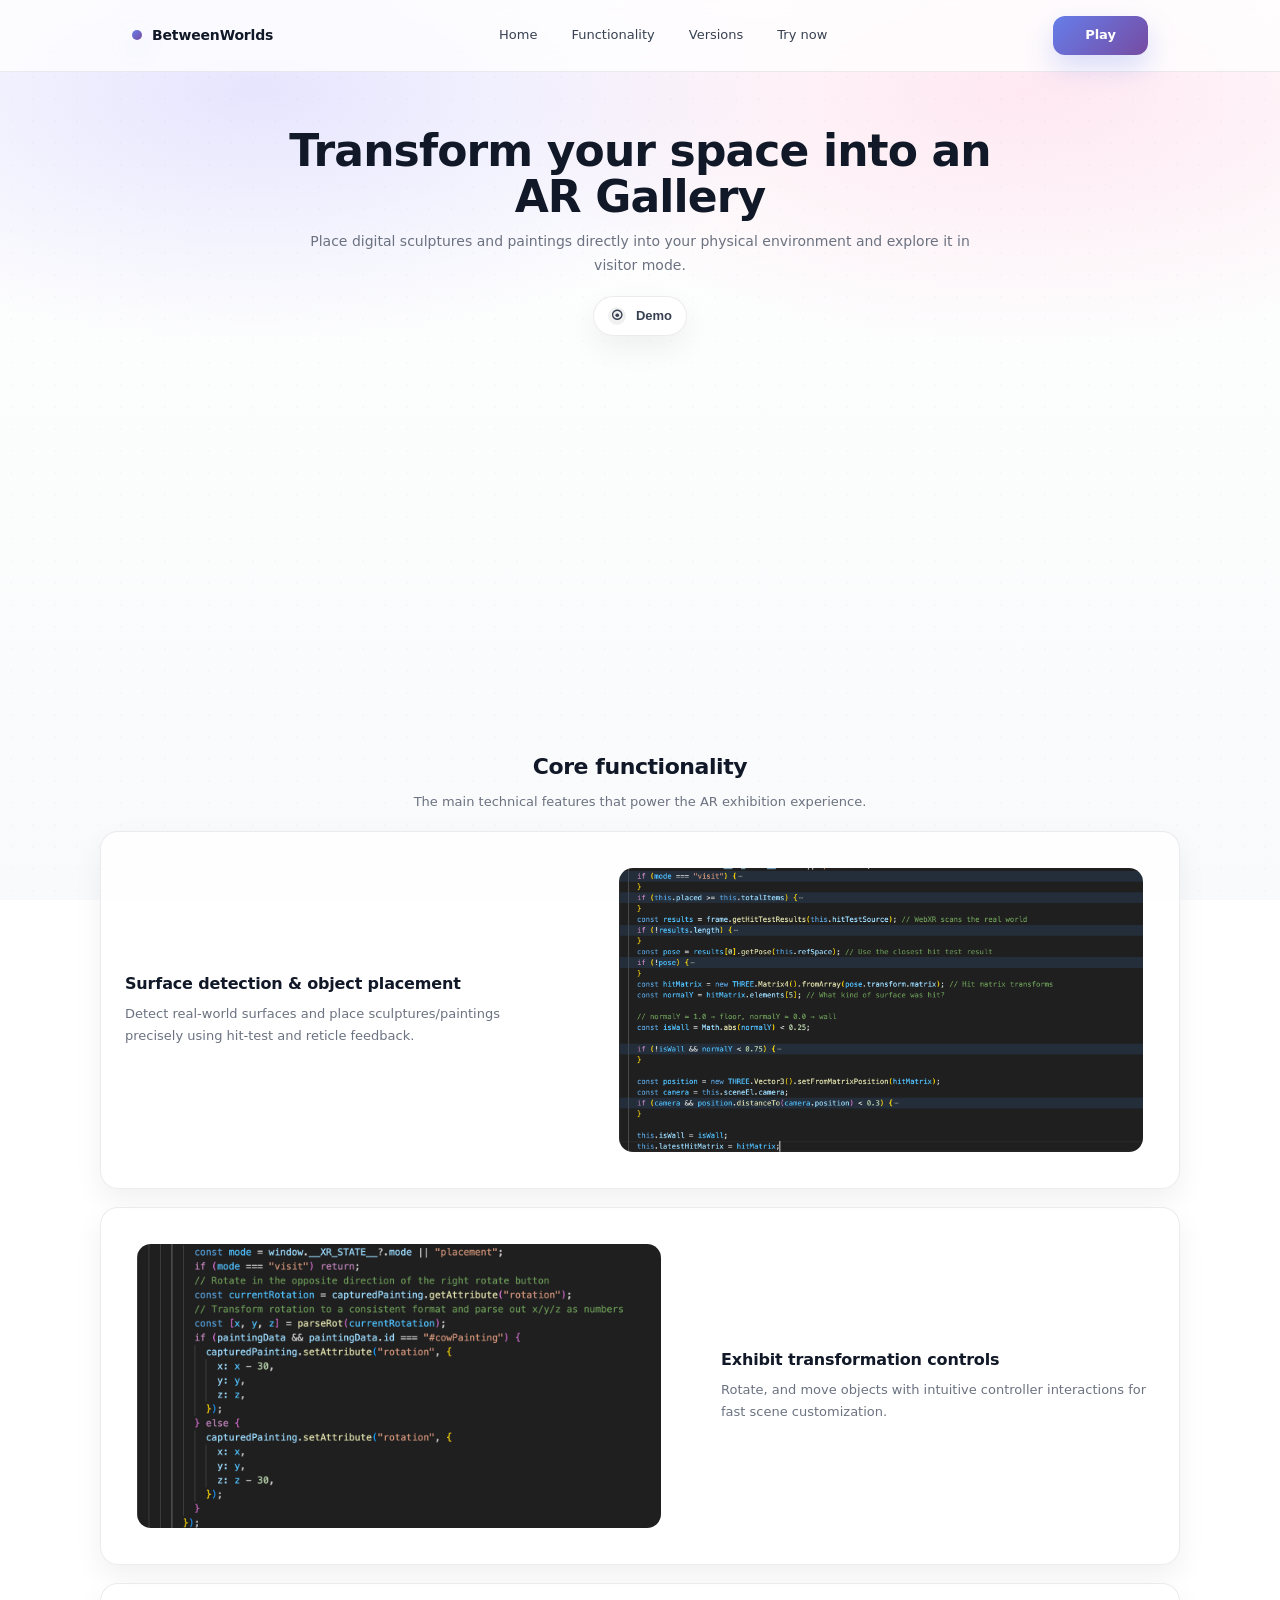
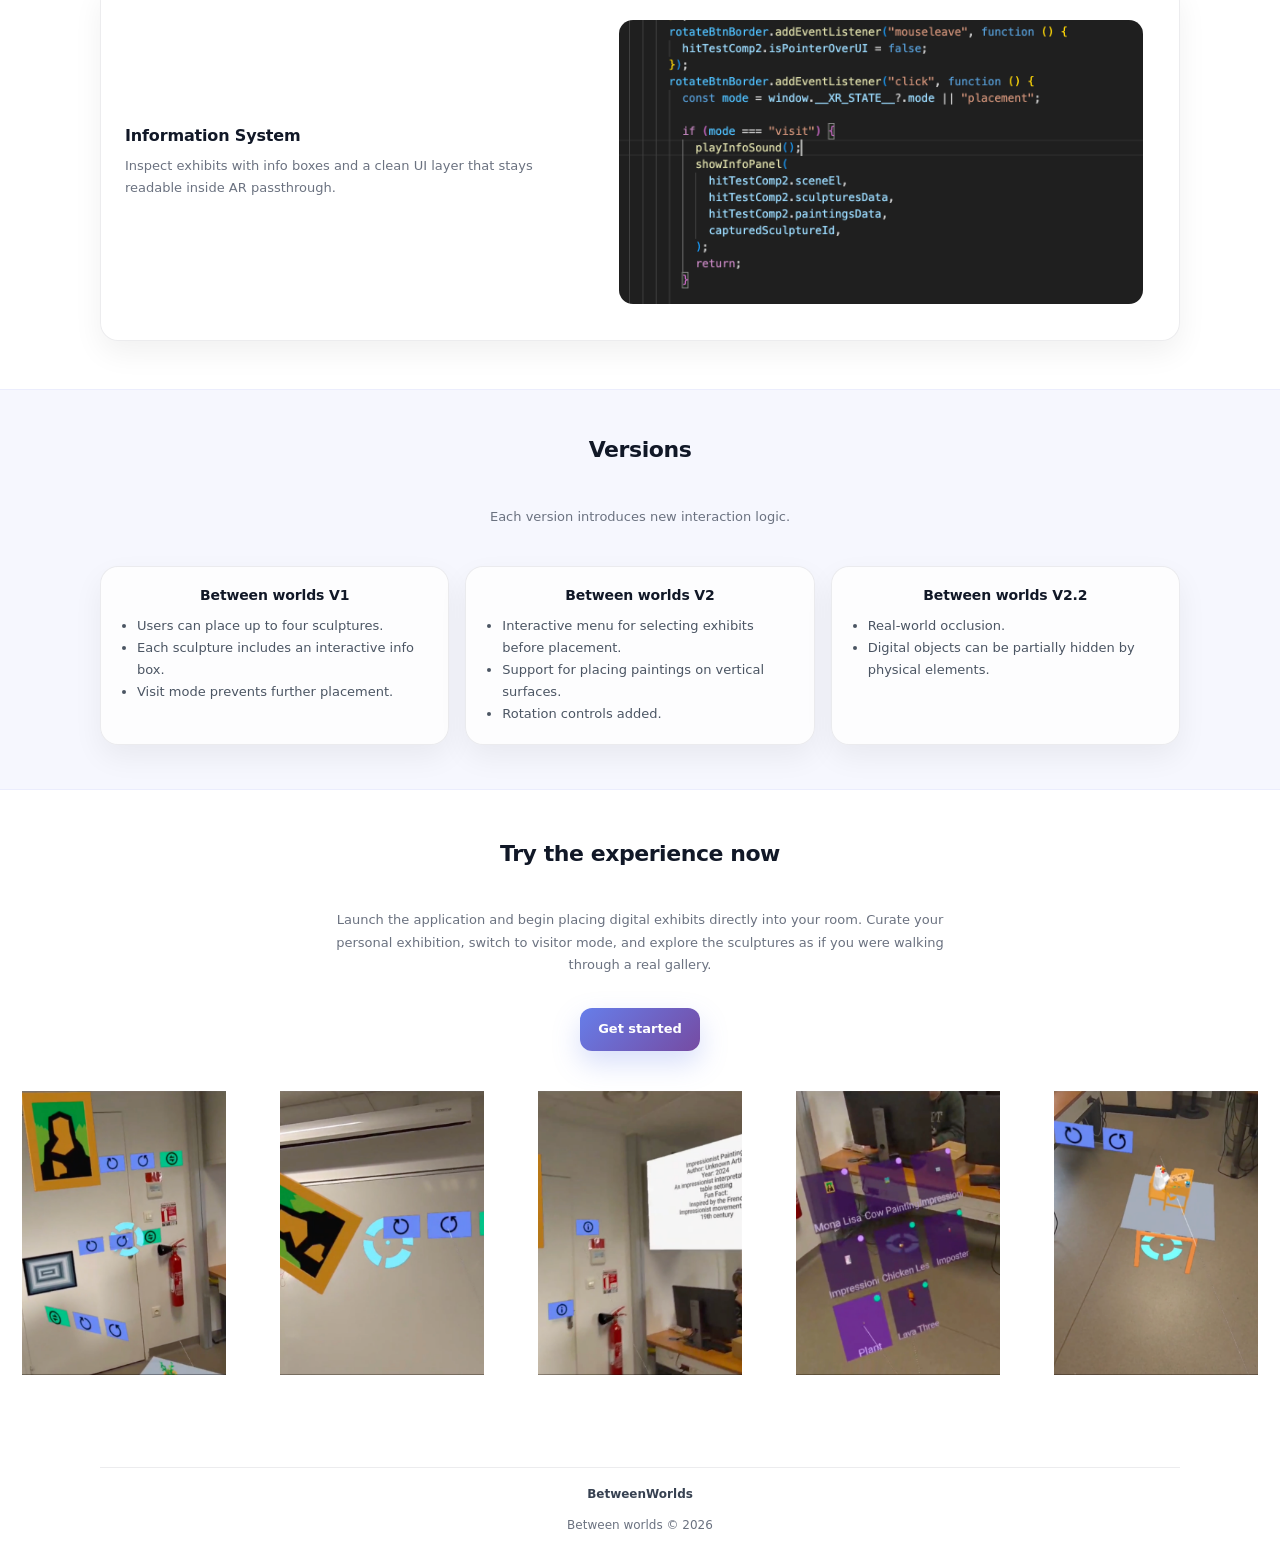
==== commit 17ee898c: "bug fix" ====
--- a/index.html
+++ b/index.html
@@ -24,15 +24,7 @@
             <a class="nav__link" href="#try">Try now</a>
           </nav>
 
-          <a class="btn btn--small" href="#try">Play</a>
-
-          <a href="./index-game.html"
-            ><button
-              class="nav__burger"
-              aria-label="Open menu"
-              aria-expanded="false"
-            ></button
-          ></a>
+          <a class="btn btn--small" href="./index-game.html">Play</a>
         </div>
       </header>
 
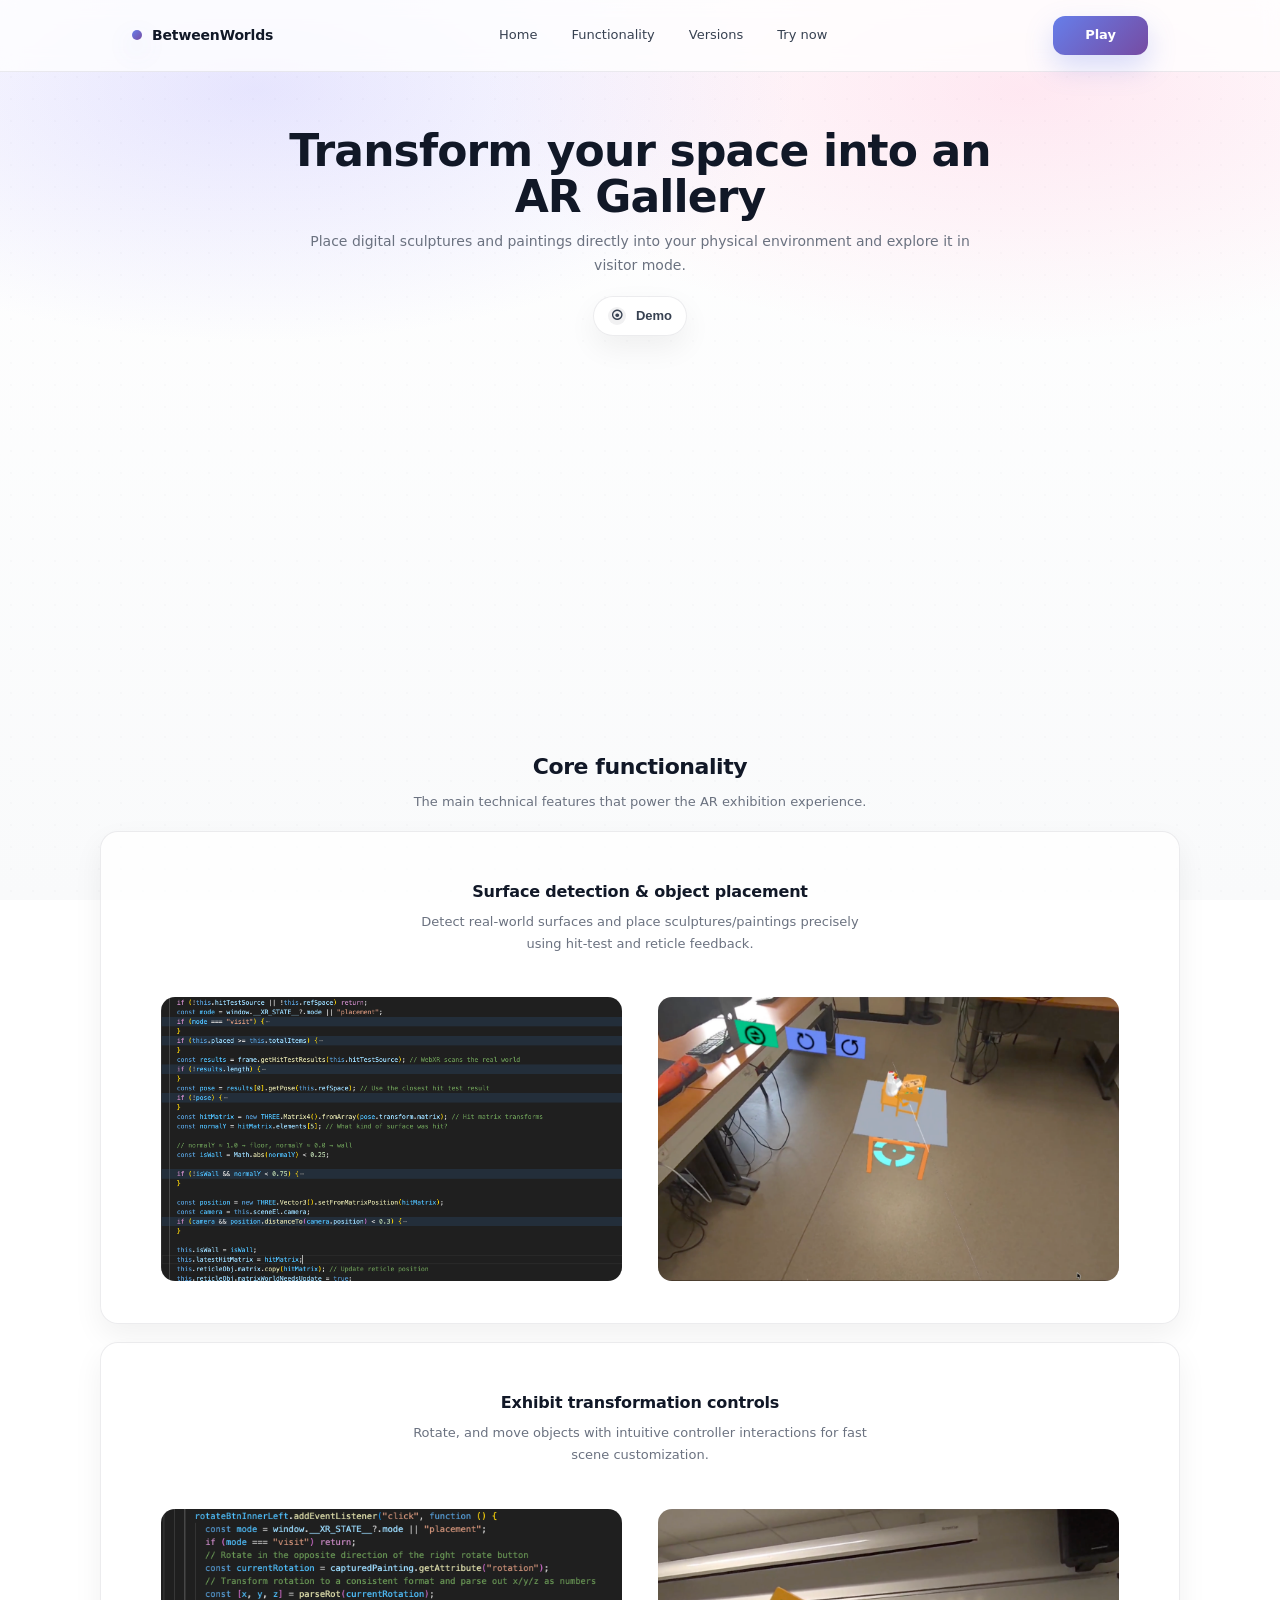
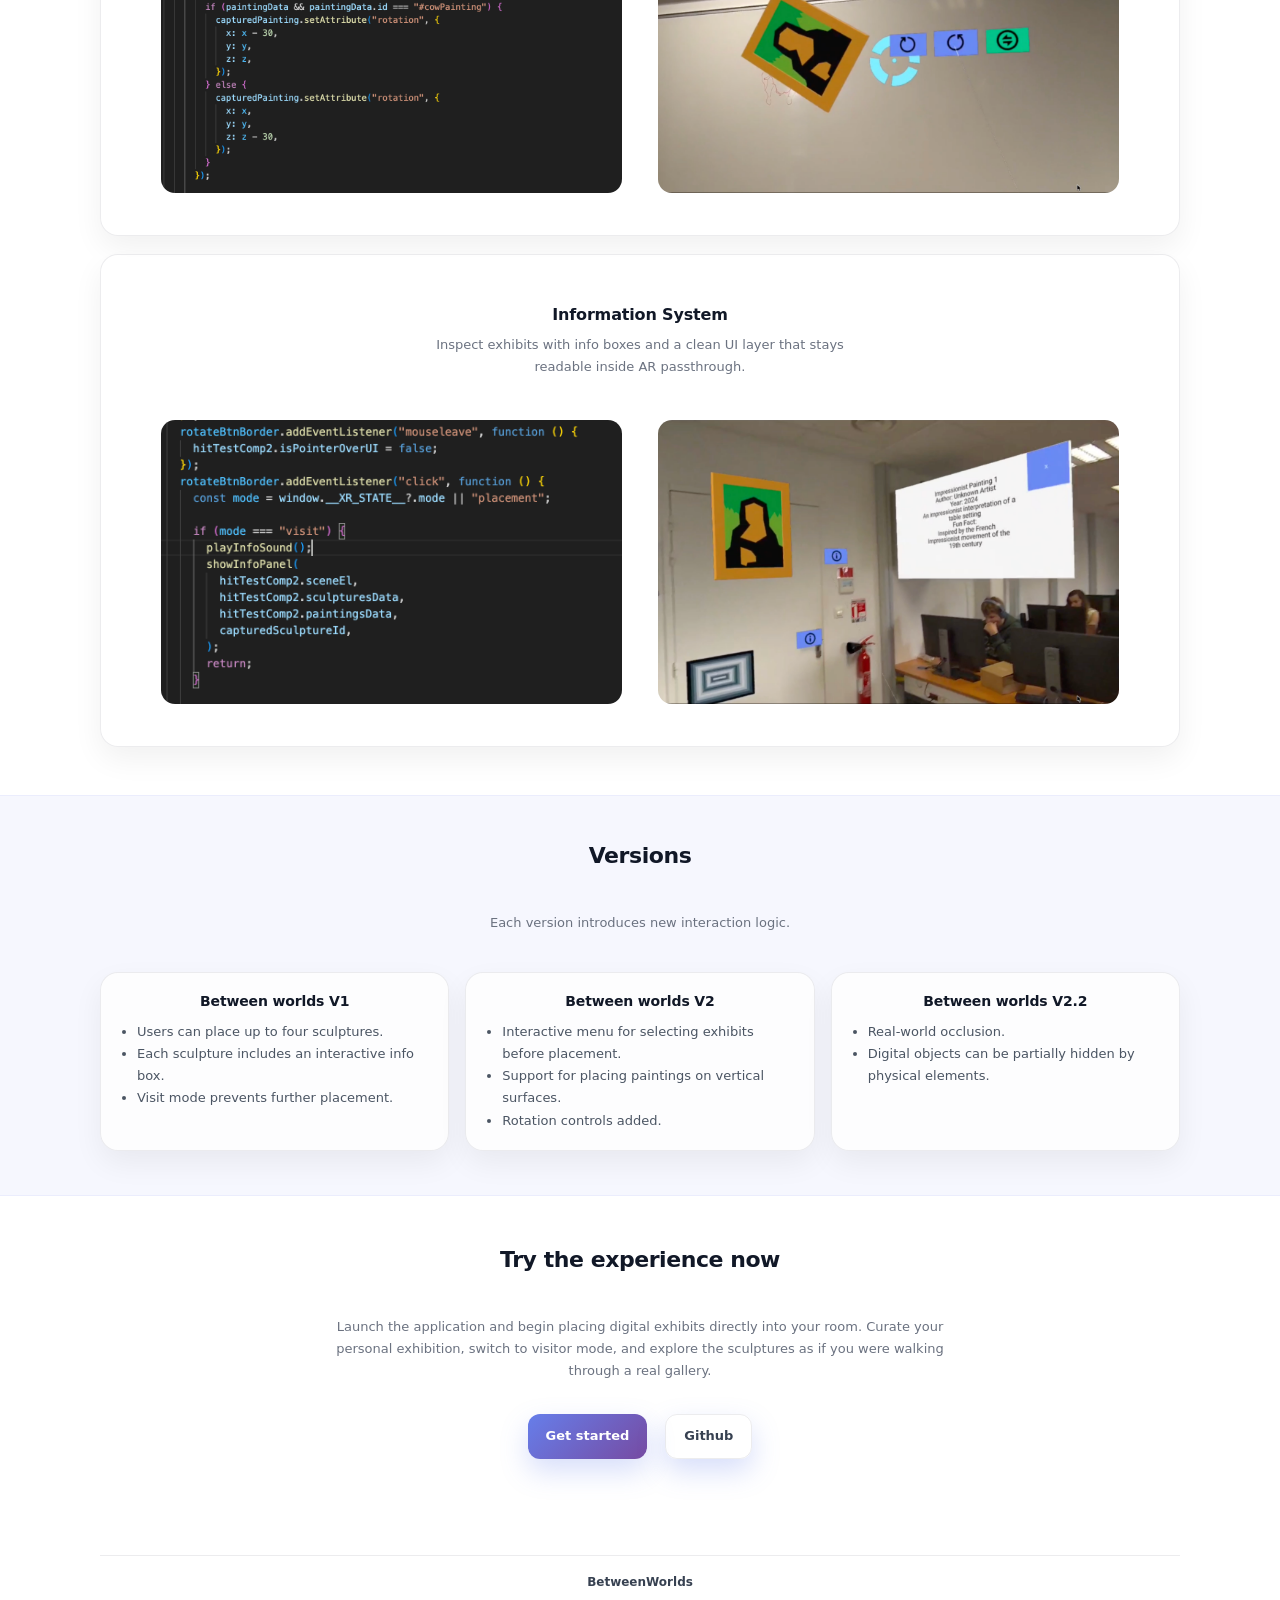
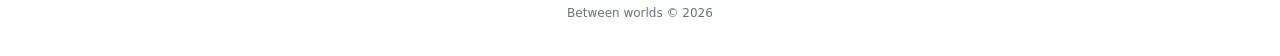
==== commit e7220b25: "Add github button and changes placement of images" ====
--- a/index.html
+++ b/index.html
@@ -67,7 +67,6 @@
             ></iframe>
           </div>
         </section>
-
         <!-- Core functionality -->
         <section id="functionality" class="section">
           <div class="container">
@@ -95,18 +94,16 @@
                     alt="AR placement"
                     class="feature__media"
                   />
+                  <img
+                    src="./media/images/placement.png"
+                    alt="AR placement in action"
+                    class="feature__media"
+                  />
                 </div>
               </article>
 
               <!-- Row 2 (reversed) -->
               <article class="feature feature--row feature--reverse">
-                <div class="feature__media">
-                  <img
-                    src="./media/images/rotation-code.png"
-                    alt="AR control"
-                    class="feature__media"
-                  />
-                </div>
                 <div class="feature__text">
                   <h3>Exhibit transformation controls</h3>
                   <p class="muted">
@@ -114,24 +111,19 @@
                     interactions for fast scene customization.
                   </p>
                 </div>
-              </article>
-
-              <!-- <article class="feature feature--row">
-                <div class="feature__text">
-                  <h3>Selection Menu</h3>
-                  <p class="muted">
-                    Open a selection menu to choose which exhibit to
-                    place. 
-                  </p>
-                </div>
                 <div class="feature__media">
                   <img
-                    src="./media/images/menu.png"
-                    alt="AR menu"
-                    class="feature__media"
-                  />
-                </div>
-              </article> -->
+                    src="./media/images/rotation-code.png"
+                    alt="AR control"
+                    class="feature__media"
+                  />
+                  <img
+                    src="./media/images/control.png"
+                    alt="Control the exhibits"
+                    class="feature__media"
+                  />
+                </div>
+              </article>
 
               <article class="feature feature--row">
                 <div class="feature__text">
@@ -145,6 +137,11 @@
                   <img
                     src="./media/images/info-code.png"
                     alt="AR info system"
+                    class="feature__media"
+                  />
+                  <img
+                    src="./media/images/info.png"
+                    alt="Info system in action"
                     class="feature__media"
                   />
                 </div>
@@ -209,34 +206,14 @@
                 to visitor mode, and explore the sculptures as if you were
                 walking through a real gallery.
               </p>
-              <a class="btn" href="./index-game.html">Get started</a>
-            </div>
-            <div class="try__gallery">
-              <img
-                src="./media/images/product.png"
-                alt="Try the experience"
-                class="feature__media img"
-              />
-              <img
-                src="./media/images/control.png"
-                alt="Control the exhibits"
-                class="feature__media img"
-              />
-              <img
-                src="./media/images/info.png"
-                alt="View exhibit information"
-                class="feature__media img"
-              />
-              <img
-                src="./media/images/menu.png"
-                alt="Navigate the interface"
-                class="feature__media img"
-              />
-              <img
-                src="./media/images/placement.png"
-                alt="Place exhibits in your environment"
-                class="feature__media img"
-              />
+              <div class="btn__container">
+                <a class="btn" href="./index-game.html">Get started</a>
+                <a
+                  class="btn btn--outline"
+                  href="https://github.com/alina-mishcherikova/edu.AFrame_app"
+                  >Github</a
+                >
+              </div>
             </div>
           </div>
         </section>
--- a/css/styles.css
+++ b/css/styles.css
@@ -202,6 +202,16 @@
   padding: 0.625rem 2rem;
   border-radius: 0.75rem;
 }
+.btn--outline {
+  background: transparent;
+  border: 0.0625rem solid var(--border);
+  color: #374151;
+}
+.btn__container {
+  display: flex;
+  gap: 1.125rem;
+  justify-content: center;
+}
 
 /* Hero */
 .hero {
@@ -336,11 +346,12 @@
 }
 
 .feature--row {
-  display: grid;
-  grid-template-columns: repeat(2, 1fr);
-  align-items: stretch;
+  display: flex;
+  flex-direction: column;
+  align-items: center;
   max-width: 80rem;
   width: 100%;
+  padding: 1.5rem;
 }
 
 .feature--reverse {
@@ -353,8 +364,8 @@
   flex-direction: column;
   justify-content: center;
   gap: 0.5rem;
-  width: 100%;
-  text-align: left;
+  width: 50%;
+  text-align: center;
 }
 
 .feature__text h3 {
@@ -363,9 +374,8 @@
   letter-spacing: -0.01em;
 }
 .feature__media {
-  padding: 1.125rem;
-  display: grid;
-  place-items: center;
+  padding: 0rem 1.125rem;
+  display: flex;
   width: 100%;
 }
 
@@ -373,7 +383,7 @@
   padding: 1.125rem;
   display: grid;
   place-items: center;
-  width: 35rem;
+  width: 50%;
   height: 20rem;
   object-fit: cover;
   border-radius: 2rem;
@@ -381,8 +391,9 @@
 .try__gallery {
   display: flex;
   gap: 1.125rem;
-  width: fit-content;
+  width: 100%;
   height: 20rem;
+  justify-content: center;
 }
 .try__gallery img {
   width: 15rem;
